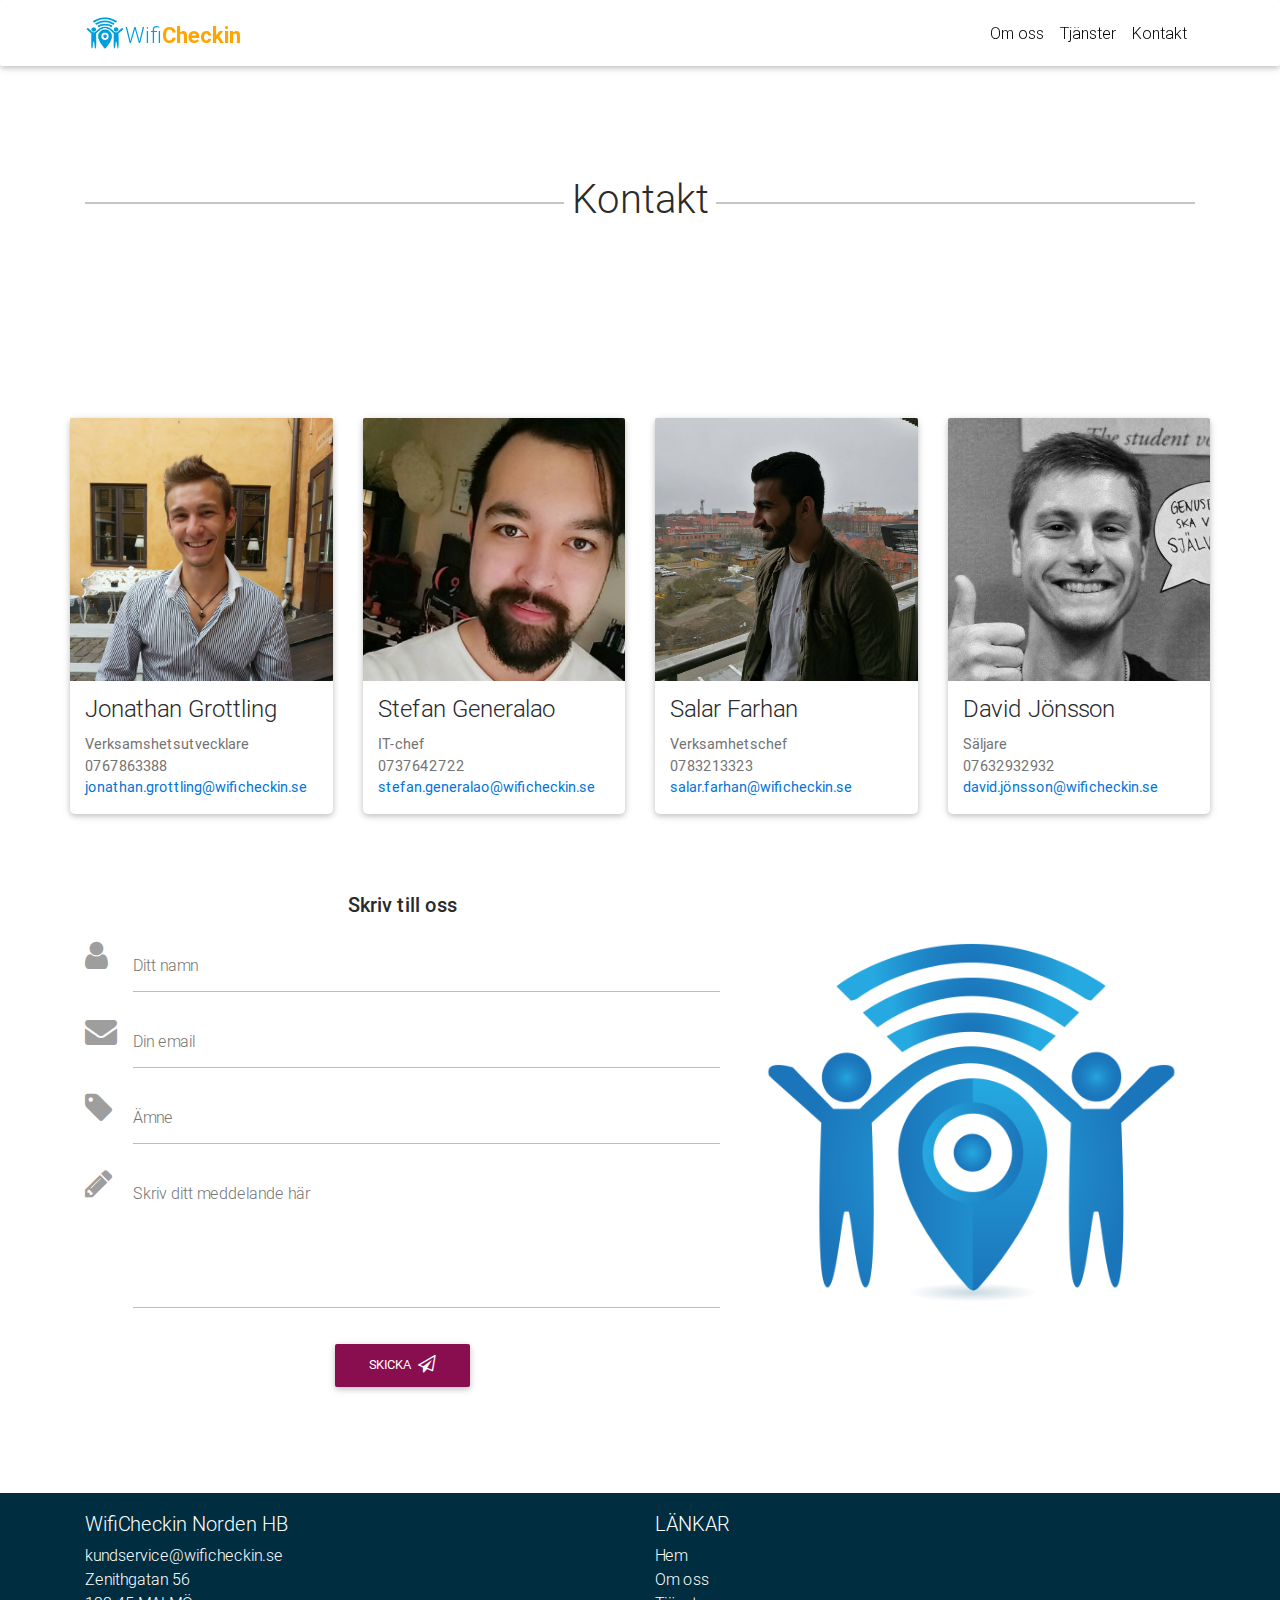
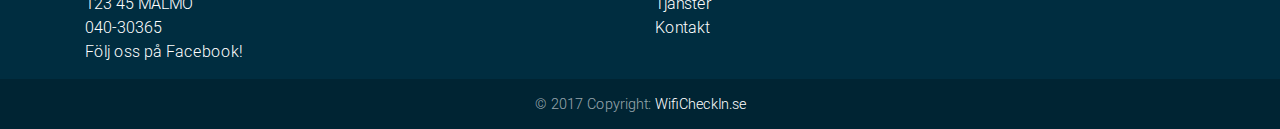
==== kontakt.html @ 6c6d5f37 "Ändringar i all html" ====
<!DOCTYPE html>
<html lang="en">

<head>
    <meta charset="utf-8">
    <meta name="viewport" content="width=device-width, initial-scale=1, shrink-to-fit=no">
    <meta http-equiv="x-ua-compatible" content="ie=edge">
    <title>WifiCheckin - Marketing</title>
    <!-- Font Awesome -->
    <link rel="stylesheet" href="https://maxcdn.bootstrapcdn.com/font-awesome/4.6.0/css/font-awesome.min.css">
    <!-- Bootstrap core CSS -->
    <link href="css/bootstrap.min.css" rel="stylesheet">
    <!-- Material Design Bootstrap -->
    <link href="css/mdb.min.css" rel="stylesheet">
    <!-- Your custom styles (optional) -->
    <link href="css/style.css" rel="stylesheet">

    <link rel="icon" href="img/favicon.png">
</head>

<body>
  <!--Main Navigation-->



        <nav class="navbar navbar-expand-lg navbar-light white fixed-top ">
          <div class="container">
            <a class="navbar-brand" href="index.html"><img src="img/navbarlog.png" style="height:40px; vertical-align:middle;"><span style="color:rgb(0, 158, 221); font-size:22px; vertical-align:sub;">Wifi<span style="color:orange; font-weight:bold;">Checkin</a>
            <button class="navbar-toggler" type="button" data-toggle="collapse" data-target="#navbarSupportedContent" aria-controls="navbarSupportedContent"
                aria-expanded="false" aria-label="Toggle navigation"><span class="navbar-toggler-icon"></span></button>
            <div class="collapse navbar-collapse" id="navbarSupportedContent">
              <ul class="navbar-nav ml-auto">
                  <li class="nav-item ">
                      <a class="nav-link" href="om.html">Om oss <span class="sr-only">(current)</span></a>
                  </li>
                  <li class="nav-item">
                      <a class="nav-link" href="tjanst.html">Tjänster</a>
                  </li>
                  <li class="nav-item">
                      <a class="nav-link" href="kontakt.html">Kontakt</a>
                  </li>

                  </li>
              </ul>

            </div>
          </div>
        </nav>

        <!--Mask-->
        <div class="jumbotron " style="margin-top:100px; text-align:center; box-shadow:0 0px 0px 0 rgba(0,0,0,0), 0 0px 0px 0 rgba(0,0,0,0);">
          <div class="container">
            <div class="divider-new">
              <h1 class="h1-responsive wow fadeInDown" style="visibility: visible; animation-name: fadeInDown;" id="kontaktFkontakt

              ">Kontakt</h1>

            </div>


            <p>

          </p>

            </div>

          </div>

<main>



        <div class="container ">
          <div class="row"  style=" padding-top: 80px; padding-bottom: 80px;">
            <div class="card-deck">
              <div class="card">
                <img class="card-img-top" src="jonathan.jpg" alt="Card image cap">
                <div class="card-block">
                  <h4 class="card-title">Jonathan Grottling</h4>
                  <p class="card-text">Verksamshetsutvecklare <br>
                  0767863388<br>
            <a href="mailto:jonathan.grottling@wificheckin.se">jonathan.grottling@wificheckin.se</a>

                </div>
              </div>
              <div class="card">
                <img class="card-img-top" src="stefan.jpg" alt="Card image cap">
                <div class="card-block">
                  <h4 class="card-title">Stefan Generalao</h4>
                  <p class="card-text">IT-chef<br>
                  0737642722 <br>
<a href="mailto:stefan.generalao@wificheckin.se">stefan.generalao@wificheckin.se</a></p>

                </div>
              </div>
              <div class="card">
                <img class="card-img-top" src="salar.jpg" alt="Card image cap">
                <div class="card-block">
                  <h4 class="card-title">Salar Farhan</h4>
                  <p class="card-text">Verksamhetschef<br>
                  0783213323<br>
  <a href="mailto:salar.farhan@wificheckin.se">salar.farhan@wificheckin.se</a>

                </div>
              </div>
              <div class="card">
                <img class="card-img-top" src="david.jpg" alt="Card image cap">
                <div class="card-block">
                  <h4 class="card-title">David Jönsson</h4>
                  <p class="card-text">Säljare<br>
                  07632932932<br>
<a href="mailto:david.jönsson@wificheckin.se">david.jönsson@wificheckin.se</a></p>

                </div>
              </div>
            </div>
          </div>
        </div>


<!-- Contact form -->
<div class="container">
  <div class="row" style="padding-bottom:80px;">
    <div class="col-md-7">
<form>

<p class="h5 text-center mb-4">Skriv till oss</p>

<div class="md-form">
    <i class="fa fa-user prefix grey-text"></i>
    <input type="text" id="form3" class="form-control">
    <label for="form3">Ditt namn</label>
</div>

<div class="md-form">
    <i class="fa fa-envelope prefix grey-text"></i>
    <input type="text" id="form2" class="form-control">
    <label for="form2">Din email</label>
</div>

<div class="md-form">
    <i class="fa fa-tag prefix grey-text"></i>
    <input type="text" id="form32" class="form-control">
    <label for="form34">Ämne</label>
</div>

<div class="md-form">
    <i class="fa fa-pencil prefix grey-text"></i>
    <textarea type="text" id="form8" class="md-textarea" style="height: 100px"></textarea>
    <label for="form8">Skriv ditt meddelande här</label>
</div>

<div class="text-center">
    <button class="btn btn-unique">Skicka <i class="fa fa-paper-plane-o ml-1"></i></button>
</div>

</form>
</div>
<div class="col-md-5"><!--Panel-->

<img src="img/logo3d.png" class="img-fluid" alt="Responsive image">



</div>
</div>
</div>
<!-- Contact form -->

<!-- GOOGLE MAPS contact -->

<!--
 <div class="container">

        <section id="contact">


            <div class="row">

                <div class="col-md-8" style="padding-bottom:20px;">

                      <div id="map-container" class="z-depth-1" style="height: 300px"></div>

                  </div>

                <div class="col-md-4" style="text-align:center;">


                      <ul class="list-unstyled">
                          <li style="padding-bottom:20px;"><i class="fa fa-2x mb-3 fa-map-marker"></i>
                              <p>12345 Malmö</p>
                          </li>

                          <li style="padding-bottom:20px;"><i class="fa fa-2x mb-3 fa-phone"></i>
                              <p>040-30365 </p>
                          </li>

                          <li style="padding-bottom:20px;"><i class="fa fa-2x mb-3 fa-envelope"></i>
                              <p><a href="mailto:kundservice@wificheckin.se">kundservice@wificheckin.se</a><br> </p>
                          </li>
                      </ul>


                </div>

            </div>
        </section>
      </div>  -->
        <!--Section: Contact-->

</main>
  <!--Main Navigation-->



  <!--Footer-->
  <footer class="page-footer  center-on-small-only">

      <!--Footer Links-->
      <div class="container">
          <div class="row">

              <!--First column-->
              <div class="col-md-6">
                  <h5 class="">WifiCheckin Norden HB </h5>
                  <p>
<a href="mailto:kundservice@wificheckin.se">kundservice@wificheckin.se</a><br>
Zenithgatan 56<br>
123 45 MALMÖ<br>
040-30365<br>
Följ oss på Facebook! </p>
              </div>
              <!--/.First column-->

              <!--Second column-->
              <div class="col-md-6">
                  <h5 class="title">Länkar</h5>
                  <ul>
                      <li><a href="index.html">Hem</a></li>
                      <li><a href="om.html">Om oss</a></li>
                      <li><a href="tjanst.html">Tjänster</a></li>
                      <li><a href="kontakt.html">Kontakt</a></li>

                  </ul>
              </div>
              <!--/.Second column-->
          </div>
      </div>
      <!--/.Footer Links-->

      <!--Copyright-->
      <div class="footer-copyright">
          <div class="container-fluid">
              © 2017 Copyright: <a href="index.html">WifiCheckIn.se</a>

          </div>
      </div>
      <!--/.Copyright-->

  </footer>
  <!--/.Footer-->

    <!-- SCRIPTS -->
    <!-- JQuery -->
    <script type="text/javascript" src="js/jquery-3.1.1.min.js"></script>
    <!-- Bootstrap tooltips -->
    <script type="text/javascript" src="js/popper.min.js"></script>
    <!-- Bootstrap core JavaScript -->
    <script type="text/javascript" src="js/bootstrap.min.js"></script>
    <!-- MDB core JavaScript -->
    <script type="text/javascript" src="js/mdb.min.js"></script>
    <!-- CUSTOM core JavaScript -->
    <script type="text/javascript" src="js/custom.js"></script>
    <!--Google Maps-->
<script src="https://maps.google.com/maps/api/js"></script>
<!--Google Maps Settings-->
<script>
       function init_map() {
           var var_location = new google.maps.LatLng(55.603480, 13.023570);

           var var_mapoptions = {
               center: var_location,
               zoom: 14
           };

           var var_marker = new google.maps.Marker({
               position: var_location,
               map: var_map,
               title: "New York"
           });

           var var_map = new google.maps.Map(document.getElementById("map-container"),
               var_mapoptions);

           var_marker.setMap(var_map);

       }

       google.maps.event.addDomListener(window, 'load', init_map);
</script>

<!--Animations' initialization-->
<script>
new WOW().init();
</script>




</body>

</html>
---- css/style.css ----
/* YOUR CUSTOM STYLES */
@font-face {
  font-family: Zent;
  font-weight: 400;
  src: url("http://api.diversity.io/components/izettle/*/files/fonts/Zent-Regular.otf") format("opentype");
}




/*.navbar-dark .navbar-brand:focus, .navbar-dark .navbar-brand:hover {
    color: #009edd;
}


.navbar-dark .navbar-brand{
  color:#009edd;
}

.navbar.navbar-dark .breadcrumb .nav-item .nav-link, .navbar.navbar-dark .navbar-nav .nav-item .nav-link {
    color: black;
    transition: .35s;
}

.navbar.navbar-dark .breadcrumb .nav-item .nav-link:hover, .navbar.navbar-dark .navbar-nav .nav-item .nav-link:hover {
    color: #009edd;
}

.navbar.navbar-dark .breadcrumb .nav-item.active>.nav-link:hover, .navbar.navbar-dark .navbar-nav .nav-item.active>.nav-link:hover, .navbar.navbar-dark .navbar-toggler, .navbar.navbar-dark form .form-control, .pagination .active .page-link:hover {
    color: #FF8940;
}

.navbar-toggler{background-color: #009edd;}*/
.view {
   background: url(../img/showcase3.jpg)no-repeat center center fixed!important;
   -webkit-background-size: cover;
   -moz-background-size: cover;
   -o-background-size: cover;
   background-size: cover;
}


html,
body,
header,
.view {
    height: 100%;
}

.view {
    background: url("http://mdbootstrap.com/img/Photos/Horizontal/Work/full page/img%20(2).jpg")no-repeat center center fixed;
    -webkit-background-size: cover;
    -moz-background-size: cover;
    -o-background-size: cover;
    background-size: cover;
}


.flex-center {
    color: #fff;
}


footer.page-footer {
    margin-top: 20px;
    padding-top: 20px;
    background-color: #002D40;
    color: #fff;
}




.jumbotron {
    background-color: #fff;  
}




.card-block{
  padding: 15px;
}

.layer {
    background-color: rgba(0, 0, 0, 0.74);
    position: absolute;
    top: 0;
    left: 0;
    width: 100%;
    height: 100%;
}

.contact{
  padding-bottom: 20px;
}
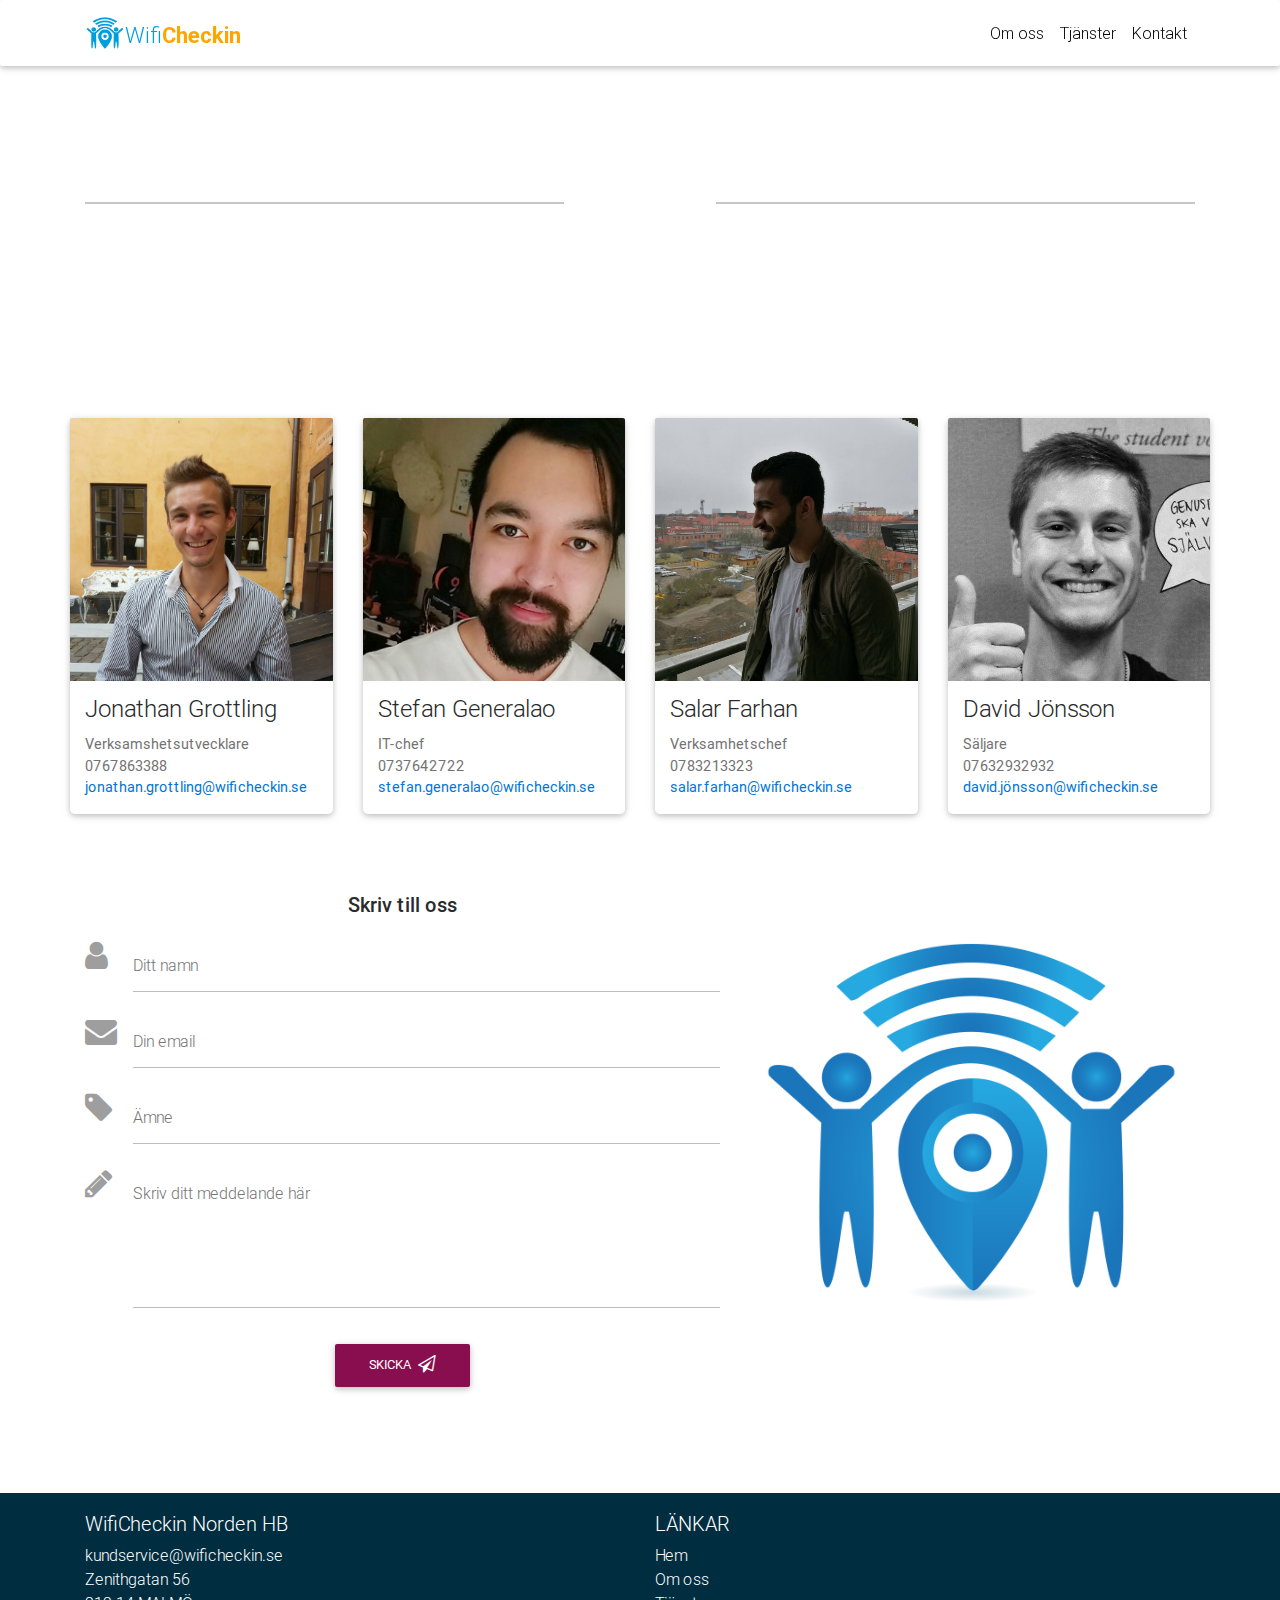
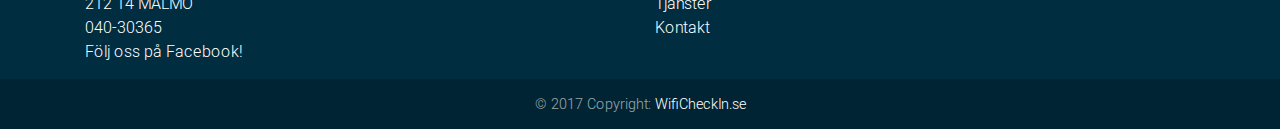
==== commit a26826da: "Ändrade postnummer på footer" ====
--- a/kontakt.html
+++ b/kontakt.html
@@ -226,7 +226,7 @@
                   <p>
 <a href="mailto:kundservice@wificheckin.se">kundservice@wificheckin.se</a><br>
 Zenithgatan 56<br>
-123 45 MALMÖ<br>
+212 14 MALMÖ<br>
 040-30365<br>
 Följ oss på Facebook! </p>
               </div>
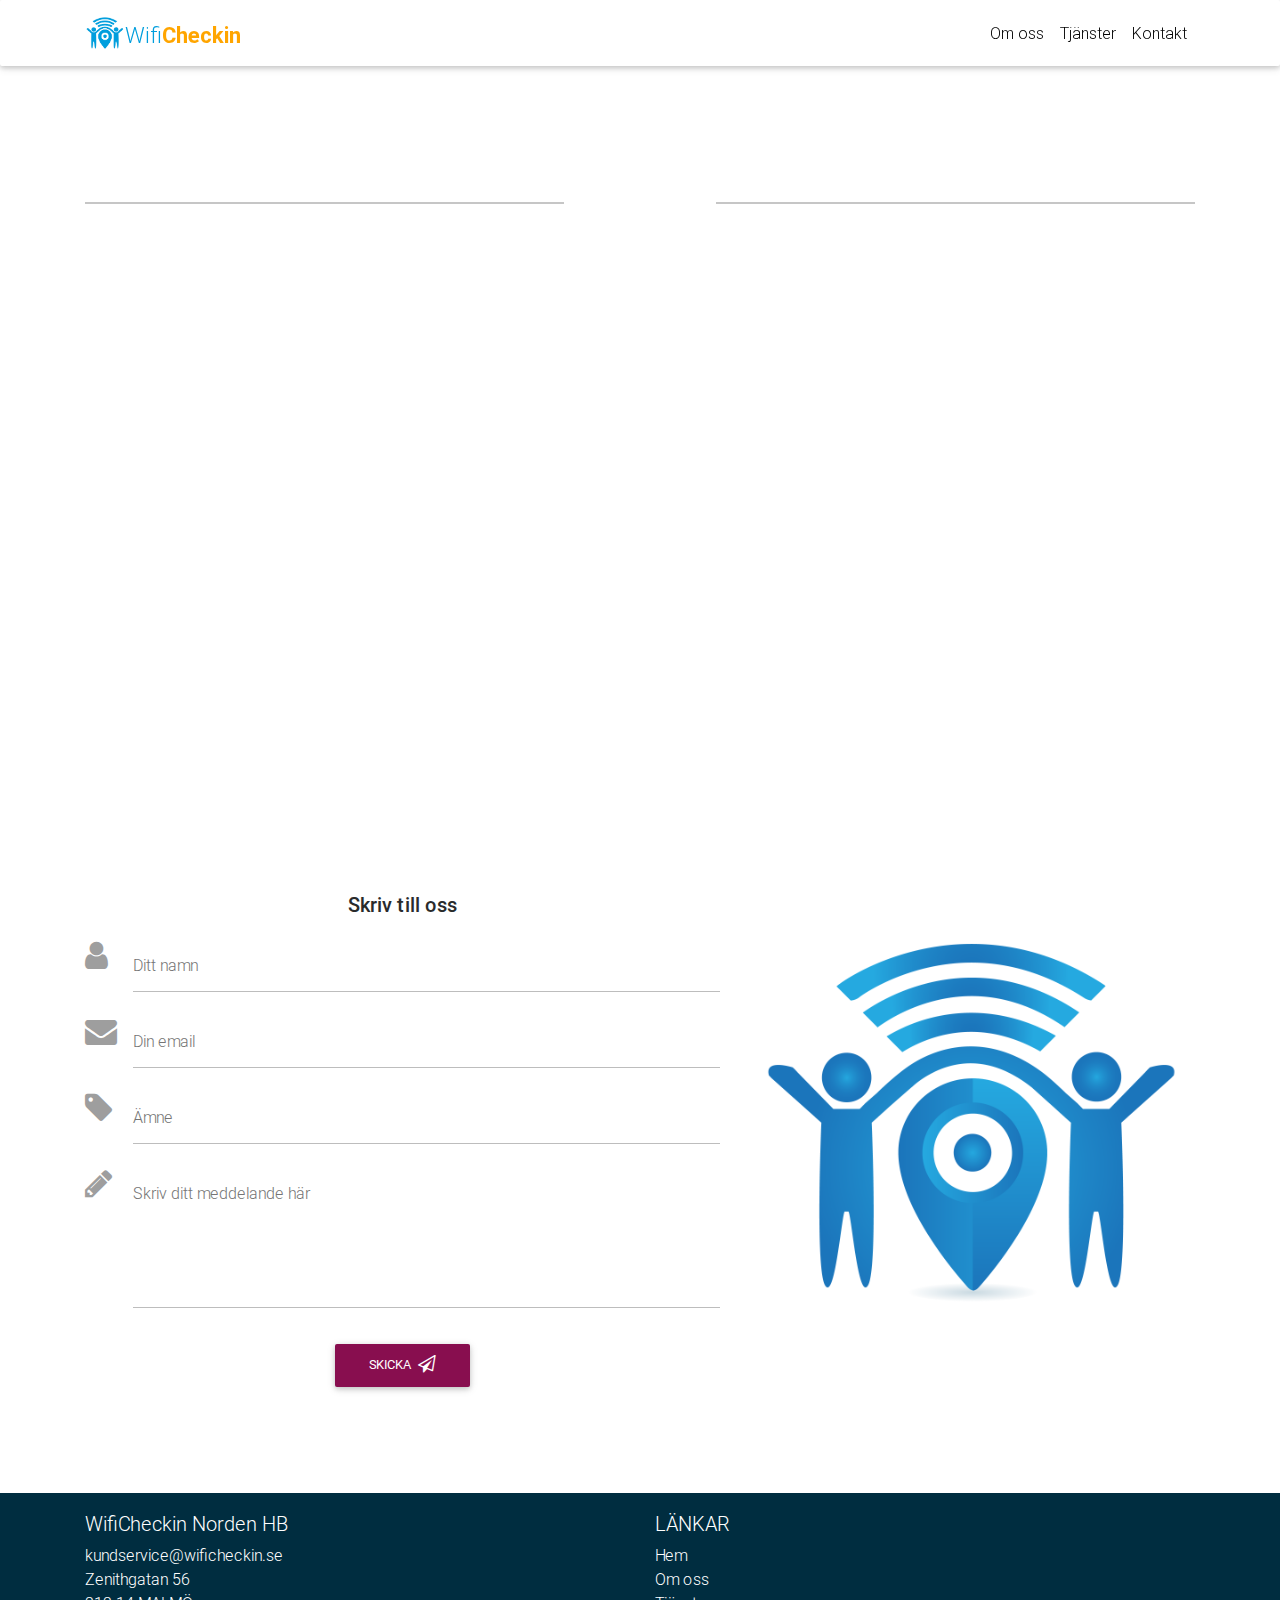
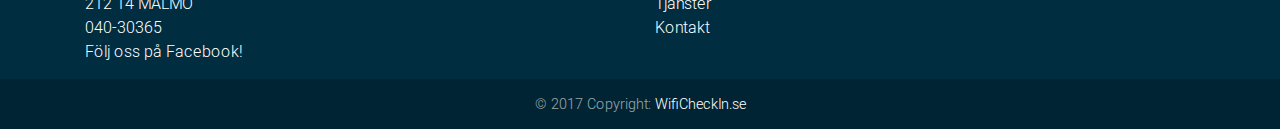
==== commit 9576bad7: "Changes in html and js" ====
--- a/kontakt.html
+++ b/kontakt.html
@@ -71,7 +71,7 @@
 
 
         <div class="container ">
-          <div class="row"  style=" padding-top: 80px; padding-bottom: 80px;">
+          <div class="row wow rotateIn"  style=" padding-top: 80px; padding-bottom: 80px;">
             <div class="card-deck">
               <div class="card">
                 <img class="card-img-top" src="jonathan.jpg" alt="Card image cap">
@@ -83,7 +83,7 @@
 
                 </div>
               </div>
-              <div class="card">
+              <div class="card wow rotateIn">
                 <img class="card-img-top" src="stefan.jpg" alt="Card image cap">
                 <div class="card-block">
                   <h4 class="card-title">Stefan Generalao</h4>
@@ -93,7 +93,7 @@
 
                 </div>
               </div>
-              <div class="card">
+              <div class="card wow rotateIn">
                 <img class="card-img-top" src="salar.jpg" alt="Card image cap">
                 <div class="card-block">
                   <h4 class="card-title">Salar Farhan</h4>
@@ -103,7 +103,7 @@
 
                 </div>
               </div>
-              <div class="card">
+              <div class="card wow rotateIn">
                 <img class="card-img-top" src="david.jpg" alt="Card image cap">
                 <div class="card-block">
                   <h4 class="card-title">David Jönsson</h4>
--- a/css/style.css
+++ b/css/style.css
@@ -72,7 +72,7 @@
 
 
 .jumbotron {
-    background-color: #fff;  
+    background-color: #fff;
 }
 
 
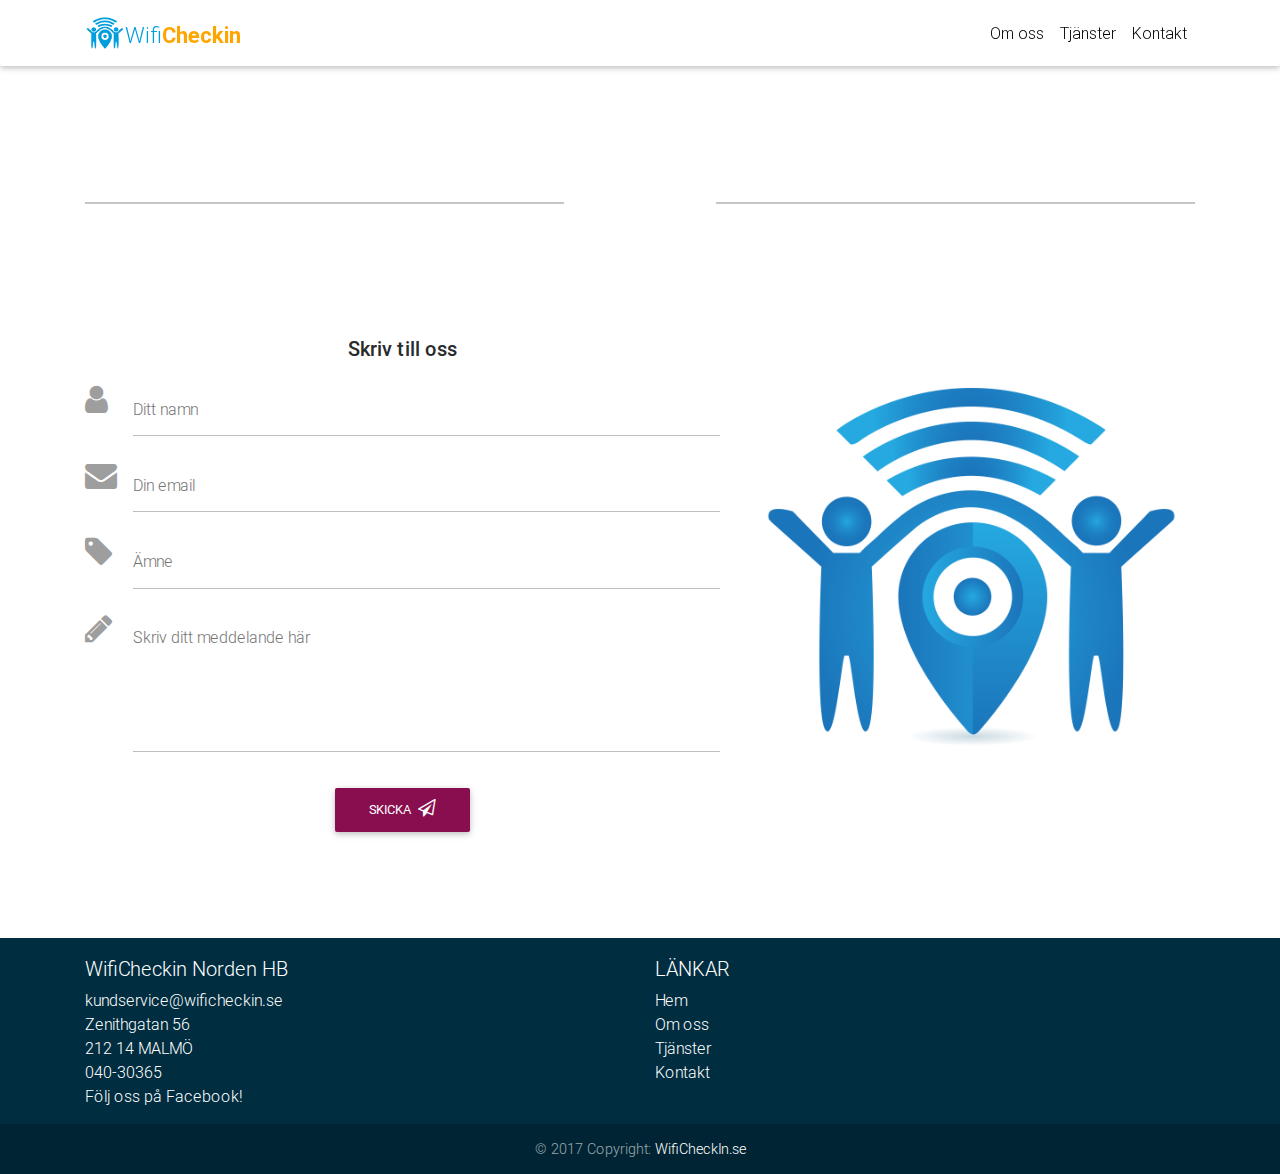
==== commit 739cbaa5: "ändringar i html och js" ====
--- a/kontakt.html
+++ b/kontakt.html
@@ -70,7 +70,7 @@
 
 
 
-        <div class="container ">
+      <!--   <div class="container ">
           <div class="row wow rotateIn"  style=" padding-top: 80px; padding-bottom: 80px;">
             <div class="card-deck">
               <div class="card">
@@ -115,14 +115,14 @@
               </div>
             </div>
           </div>
-        </div>
+        </div> -->
 
 
 <!-- Contact form -->
 <div class="container">
   <div class="row" style="padding-bottom:80px;">
     <div class="col-md-7">
-<form>
+<form action="https://formspree.io/knegofs_92@hotmail.com" method="POST">
 
 <p class="h5 text-center mb-4">Skriv till oss</p>
 
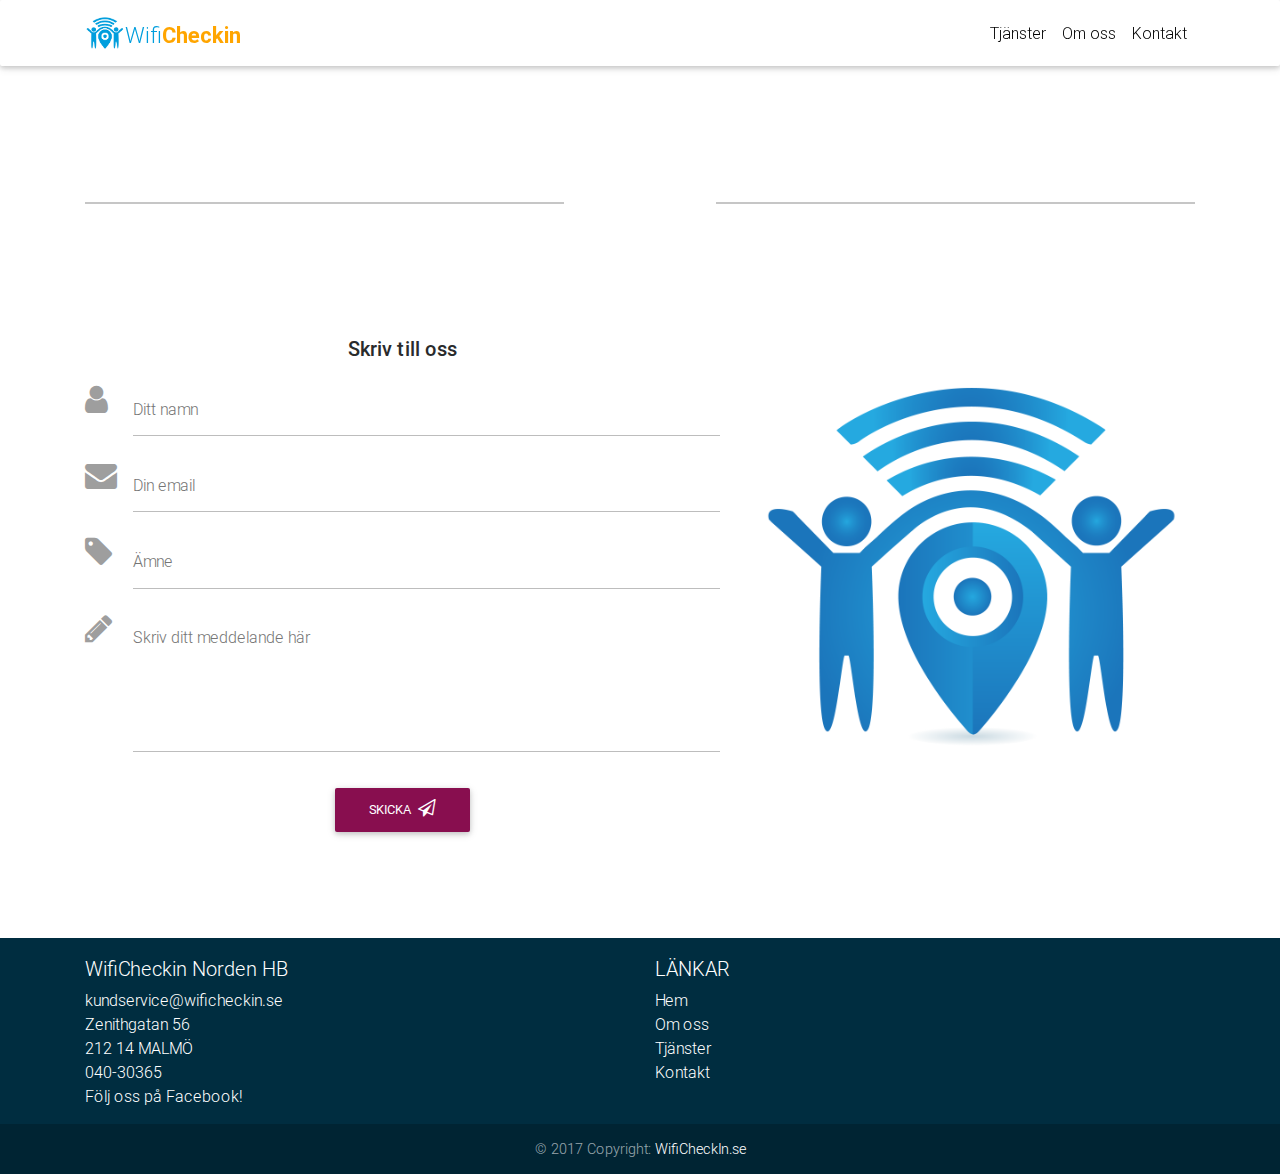
==== commit 390fe11c: "Ordning i nav och höjd på tab-content i OM" ====
--- a/kontakt.html
+++ b/kontakt.html
@@ -30,12 +30,13 @@
                 aria-expanded="false" aria-label="Toggle navigation"><span class="navbar-toggler-icon"></span></button>
             <div class="collapse navbar-collapse" id="navbarSupportedContent">
               <ul class="navbar-nav ml-auto">
+                <li class="nav-item">
+                    <a class="nav-link" href="tjanst.html">Tjänster</a>
+                </li>
                   <li class="nav-item ">
                       <a class="nav-link" href="om.html">Om oss <span class="sr-only">(current)</span></a>
                   </li>
-                  <li class="nav-item">
-                      <a class="nav-link" href="tjanst.html">Tjänster</a>
-                  </li>
+
                   <li class="nav-item">
                       <a class="nav-link" href="kontakt.html">Kontakt</a>
                   </li>
@@ -118,40 +119,45 @@
         </div> -->
 
 
+
+
+
 <!-- Contact form -->
 <div class="container">
   <div class="row" style="padding-bottom:80px;">
     <div class="col-md-7">
 <form action="https://formspree.io/knegofs_92@hotmail.com" method="POST">
+<input type="hidden" name="_next" value="/kontakt.html" />
 
 <p class="h5 text-center mb-4">Skriv till oss</p>
 
 <div class="md-form">
     <i class="fa fa-user prefix grey-text"></i>
-    <input type="text" id="form3" class="form-control">
+    <input type="text" name="name" id="form3" class="form-control">
     <label for="form3">Ditt namn</label>
 </div>
 
 <div class="md-form">
     <i class="fa fa-envelope prefix grey-text"></i>
-    <input type="text" id="form2" class="form-control">
+    <input type="email" name="_replyto" id="form2" class="form-control">
     <label for="form2">Din email</label>
 </div>
 
 <div class="md-form">
     <i class="fa fa-tag prefix grey-text"></i>
-    <input type="text" id="form32" class="form-control">
+    <input type="text" name="Ämne" id="form32" class="form-control">
     <label for="form34">Ämne</label>
 </div>
 
 <div class="md-form">
     <i class="fa fa-pencil prefix grey-text"></i>
-    <textarea type="text" id="form8" class="md-textarea" style="height: 100px"></textarea>
+
+    <textarea type="text" name="meddelande" id="form8" class="md-textarea" style="height: 100px"></textarea>
     <label for="form8">Skriv ditt meddelande här</label>
 </div>
 
 <div class="text-center">
-    <button class="btn btn-unique">Skicka <i class="fa fa-paper-plane-o ml-1"></i></button>
+    <button class="btn btn-unique" >Skicka <i class="fa fa-paper-plane-o ml-1"></i></button>
 </div>
 
 </form>
